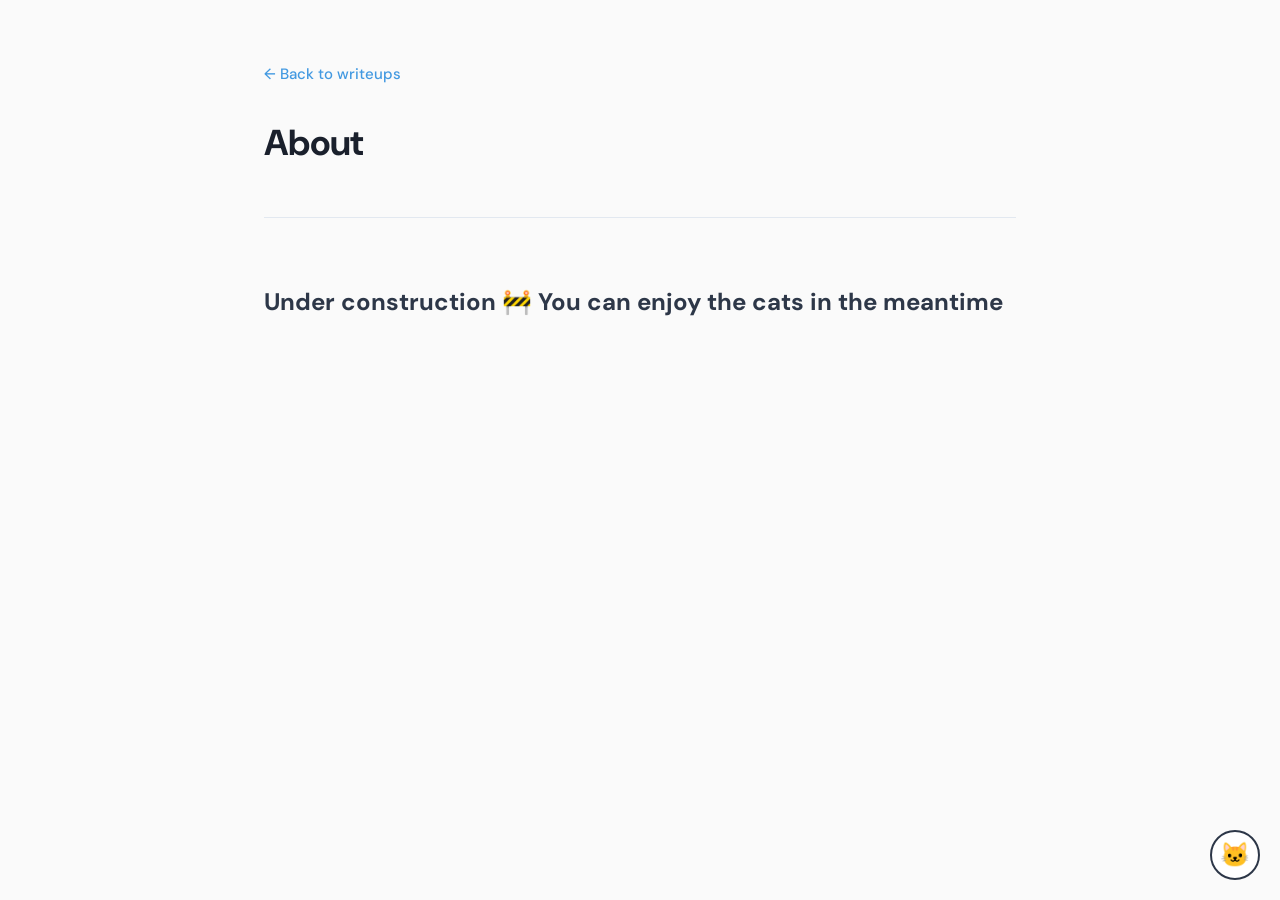
==== about.html @ 66533d80 "analytics" ====
<!DOCTYPE html>
<html lang="en">
<head>
    <meta charset="UTF-8">
    <meta name="viewport" content="width=device-width, initial-scale=1.0">
    <title>About - Yael Shechter</title>
    <link rel="preconnect" href="https://fonts.googleapis.com">
    <link rel="preconnect" href="https://fonts.gstatic.com" crossorigin>
    <link href="https://fonts.googleapis.com/css2?family=DM+Sans:wght@400;500;700&family=Fira+Code:wght@400;500&display=swap" rel="stylesheet">
    <style>
        * {
            margin: 0;
            padding: 0;
            box-sizing: border-box;
        }

        body {
            font-family: 'DM Sans', sans-serif;
            background: #fafafa;
            color: #2d3748;
            line-height: 1.7;
        }

        .container {
            max-width: 800px;
            margin: 0 auto;
            padding: 60px 24px;
        }

        header {
            margin-bottom: 64px;
            padding-bottom: 32px;
            border-bottom: 1px solid #e2e8f0;
        }

        h1 {
            font-size: 36px;
            font-weight: 700;
            margin-bottom: 12px;
            color: #1a202c;
            letter-spacing: -0.02em;
        }

        .back-link {
            color: #4299e1;
            text-decoration: none;
            font-size: 15px;
            font-weight: 500;
            transition: color 0.2s;
            display: inline-block;
            margin-bottom: 24px;
        }

        .back-link:hover {
            color: #2b6cb0;
        }

        .back-link::before {
            content: '← ';
        }

        .content {
            background: white;
            padding: 40px;
            border-radius: 8px;
            border: 1px solid #e2e8f0;
        }

        .content h2 {
            font-family: 'Fira Code', monospace;
            font-size: 20px;
            font-weight: 600;
            color: #1a202c;
            margin-top: 32px;
            margin-bottom: 16px;
        }

        .content h2:first-child {
            margin-top: 0;
        }

        .content p {
            margin-bottom: 16px;
            font-size: 16px;
            line-height: 1.7;
        }

        .content ul {
            margin-left: 24px;
            margin-bottom: 16px;
        }

        .content li {
            margin-bottom: 8px;
        }

        .content code {
            font-family: 'Fira Code', monospace;
            background: #f7fafc;
            padding: 2px 6px;
            border-radius: 3px;
            font-size: 14px;
            color: #2d3748;
        }

        /* Cat button */
        .cat-button {
            position: fixed;
            bottom: 20px;
            right: 20px;
            width: 50px;
            height: 50px;
            border-radius: 50%;
            background: white;
            border: 2px solid #2d3748;
            cursor: pointer;
            font-size: 24px;
            display: flex;
            align-items: center;
            justify-content: center;
            transition: all 0.2s ease;
            z-index: 1000;
        }

        .cat-button:hover {
            transform: scale(1.1);
            box-shadow: 4px 4px 0 #2d3748;
        }

        .cat-button:active {
            transform: scale(0.95);
        }

        @media (max-width: 768px) {
            h1 {
                font-size: 28px;
            }

            .content {
                padding: 24px;
            }
        }
    </style>

    <!-- Google tag (gtag.js) -->
    <script async src="https://www.googletagmanager.com/gtag/js?id=G-88239B8JH3"></script>
    <script>
        window.dataLayer = window.dataLayer || [];
        function gtag(){dataLayer.push(arguments);}
        gtag('js', new Date());

        gtag('config', 'G-88239B8JH3');
    </script>
</head>
<body>
<script>
    function spawnCat() {
        const script = document.createElement('script');
        script.src = 'js/oneko.js';
        document.body.appendChild(script);
    }
</script>

<button class="cat-button" onclick="spawnCat()" title="Add a cat!">🐱</button>

<div class="container">
    <header>
        <a href="index.html" class="back-link">Back to writeups</a>
        <h1>About</h1>
    </header>

    <h2>Under construction 🚧 You can enjoy the cats in the meantime</h2>

</div>
</body>
</html>
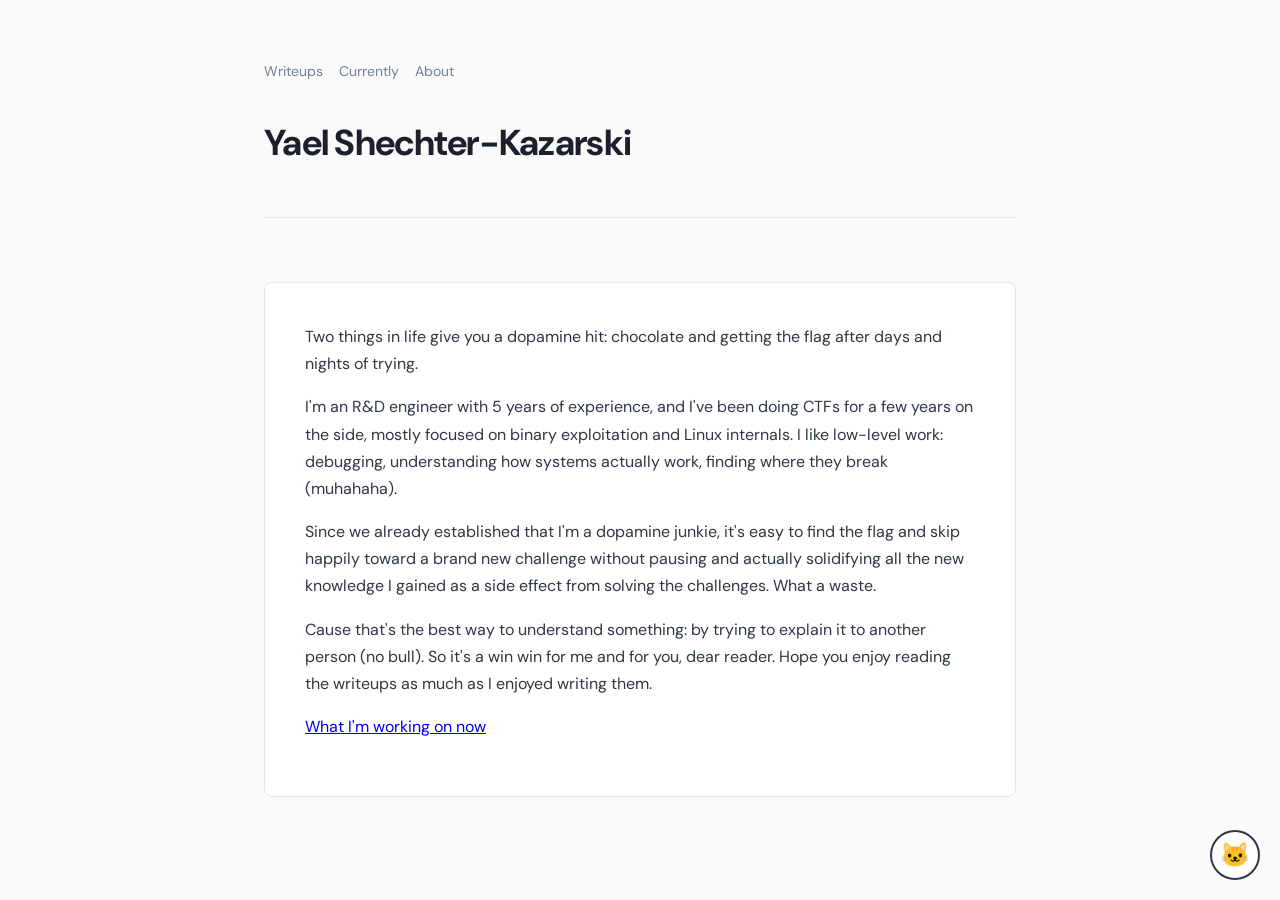
==== commit ee2197d0: "about and currently" ====
--- a/about.html
+++ b/about.html
@@ -1,146 +1,24 @@
 <!DOCTYPE html>
 <html lang="en">
 <head>
+    <meta name="description" content="About Yael Shechter - software engineer and security researcher focused on binary exploitation, Linux internals, and CTF challenges." />
+    <link rel="icon" type="image/svg+xml" href="/favicon.svg">
     <meta charset="UTF-8">
     <meta name="viewport" content="width=device-width, initial-scale=1.0">
     <title>About - Yael Shechter</title>
     <link rel="preconnect" href="https://fonts.googleapis.com">
     <link rel="preconnect" href="https://fonts.gstatic.com" crossorigin>
     <link href="https://fonts.googleapis.com/css2?family=DM+Sans:wght@400;500;700&family=Fira+Code:wght@400;500&display=swap" rel="stylesheet">
-    <style>
-        * {
-            margin: 0;
-            padding: 0;
-            box-sizing: border-box;
-        }
-
-        body {
-            font-family: 'DM Sans', sans-serif;
-            background: #fafafa;
-            color: #2d3748;
-            line-height: 1.7;
-        }
-
-        .container {
-            max-width: 800px;
-            margin: 0 auto;
-            padding: 60px 24px;
-        }
-
-        header {
-            margin-bottom: 64px;
-            padding-bottom: 32px;
-            border-bottom: 1px solid #e2e8f0;
-        }
-
-        h1 {
-            font-size: 36px;
-            font-weight: 700;
-            margin-bottom: 12px;
-            color: #1a202c;
-            letter-spacing: -0.02em;
-        }
-
-        .back-link {
-            color: #4299e1;
-            text-decoration: none;
-            font-size: 15px;
-            font-weight: 500;
-            transition: color 0.2s;
-            display: inline-block;
-            margin-bottom: 24px;
-        }
-
-        .back-link:hover {
-            color: #2b6cb0;
-        }
-
-        .back-link::before {
-            content: '← ';
-        }
-
-        .content {
-            background: white;
-            padding: 40px;
-            border-radius: 8px;
-            border: 1px solid #e2e8f0;
-        }
-
-        .content h2 {
-            font-family: 'Fira Code', monospace;
-            font-size: 20px;
-            font-weight: 600;
-            color: #1a202c;
-            margin-top: 32px;
-            margin-bottom: 16px;
-        }
-
-        .content h2:first-child {
-            margin-top: 0;
-        }
-
-        .content p {
-            margin-bottom: 16px;
-            font-size: 16px;
-            line-height: 1.7;
-        }
-
-        .content ul {
-            margin-left: 24px;
-            margin-bottom: 16px;
-        }
-
-        .content li {
-            margin-bottom: 8px;
-        }
-
-        .content code {
-            font-family: 'Fira Code', monospace;
-            background: #f7fafc;
-            padding: 2px 6px;
-            border-radius: 3px;
-            font-size: 14px;
-            color: #2d3748;
-        }
-
-        /* Cat button */
-        .cat-button {
-            position: fixed;
-            bottom: 20px;
-            right: 20px;
-            width: 50px;
-            height: 50px;
-            border-radius: 50%;
-            background: white;
-            border: 2px solid #2d3748;
-            cursor: pointer;
-            font-size: 24px;
-            display: flex;
-            align-items: center;
-            justify-content: center;
-            transition: all 0.2s ease;
-            z-index: 1000;
-        }
-
-        .cat-button:hover {
-            transform: scale(1.1);
-            box-shadow: 4px 4px 0 #2d3748;
-        }
-
-        .cat-button:active {
-            transform: scale(0.95);
-        }
-
-        @media (max-width: 768px) {
-            h1 {
-                font-size: 28px;
-            }
-
-            .content {
-                padding: 24px;
-            }
-        }
-    </style>
+    <link rel="canonical" href="https://yaelshechter.github.io/about.html" />
+    <meta property="og:type" content="website" />
+    <meta property="og:site_name" content="Yael Shechter - Security Research" />
+    <meta property="og:title" content="About - Yael Shechter" />
+    <meta property="og:description" content="About Yael Shechter - software engineer and security researcher focused on binary exploitation, Linux internals, and CTF challenges." />
+    <meta property="og:url" content="https://yaelshechter.github.io/about.html" />
+    <meta name="twitter:card" content="summary" />
+    <meta name="twitter:title" content="About - Yael Shechter" />
+    <meta name="twitter:description" content="About Yael Shechter - software engineer and security researcher focused on binary exploitation, Linux internals, and CTF challenges." />
+    <link rel="stylesheet" href="css/index.css">
 
     <!-- Google tag (gtag.js) -->
     <script async src="https://www.googletagmanager.com/gtag/js?id=G-88239B8JH3"></script>
@@ -148,29 +26,44 @@
         window.dataLayer = window.dataLayer || [];
         function gtag(){dataLayer.push(arguments);}
         gtag('js', new Date());
-
         gtag('config', 'G-88239B8JH3');
     </script>
 </head>
 <body>
-<script>
-    function spawnCat() {
-        const script = document.createElement('script');
-        script.src = 'js/oneko.js';
-        document.body.appendChild(script);
-    }
-</script>
 
 <button class="cat-button" onclick="spawnCat()" title="Add a cat!">🐱</button>
 
 <div class="container">
     <header>
-        <a href="index.html" class="back-link">Back to writeups</a>
-        <h1>About</h1>
+        <div class="nav-links">
+            <a href="index.html">Writeups</a>
+            <a href="currently.html">Currently</a>
+            <a href="about.html">About</a>
+        </div>
+        <h1>Yael Shechter-Kazarski</h1>
     </header>
 
-    <h2>Under construction 🚧 You can enjoy the cats in the meantime</h2>
+    <div class="content">
+        <p>
+            Two things in life give you a dopamine hit: chocolate and getting the flag after days and nights of trying.
+        </p>
+        <p>
+            I'm an R&D engineer with 5 years of experience, and I've been doing CTFs for a few years on the side, mostly focused on binary exploitation and Linux internals. I like low-level work: debugging, understanding how systems actually work, finding where they break (muhahaha).
+        </p>
+        <p>
+            Since we already established that I'm a dopamine junkie, it's easy to find the flag and skip happily toward a brand new challenge without pausing and actually solidifying all the new knowledge I gained as a side effect from solving the challenges. What a waste.
+        </p>
+        <p>
+            Cause that's the best way to understand something: by trying to explain it to another person (no bull). So it's a win win for me and for you, dear reader. Hope you enjoy reading the writeups as much as I enjoyed writing them.
+        </p>
+
+        <p>
+            <a href="currently.html">What I'm working on now</a>
+        </p>
+    </div>
 
 </div>
+
+<script src="js/writeup.js"></script>
 </body>
 </html>
--- a/css/index.css
+++ b/css/index.css
@@ -0,0 +1,289 @@
+/* Styles for the homepage and about page */
+* {
+    margin: 0;
+    padding: 0;
+    box-sizing: border-box;
+}
+
+body {
+    font-family: 'DM Sans', sans-serif;
+    background: #fafafa;
+    color: #2d3748;
+    line-height: 1.7;
+}
+
+.container {
+    max-width: 800px;
+    margin: 0 auto;
+    padding: 60px 24px;
+}
+
+header {
+    margin-bottom: 64px;
+    padding-bottom: 32px;
+    border-bottom: 1px solid #e2e8f0;
+}
+
+h1 {
+    font-size: 36px;
+    font-weight: 700;
+    margin-bottom: 12px;
+    color: #1a202c;
+    letter-spacing: -0.02em;
+}
+
+.back-link {
+    color: #4299e1;
+    text-decoration: none;
+    font-size: 15px;
+    font-weight: 500;
+    transition: color 0.2s;
+    display: inline-block;
+    margin-bottom: 24px;
+}
+
+.back-link:hover {
+    color: #2b6cb0;
+}
+
+.back-link::before {
+    content: '← ';
+}
+
+.subtitle {
+    color: #718096;
+    font-size: 17px;
+    margin-bottom: 24px;
+    line-height: 1.6;
+}
+
+.links {
+    display: flex;
+    gap: 24px;
+}
+
+.links a {
+    color: #4299e1;
+    text-decoration: none;
+    font-size: 15px;
+    font-weight: 500;
+    transition: color 0.2s;
+}
+
+.links a:hover {
+    color: #2b6cb0;
+}
+
+.nav-links {
+    display: flex;
+    gap: 16px;
+    margin-bottom: 24px;
+}
+
+.nav-links a {
+    color: #718096;
+    text-decoration: none;
+    font-size: 14px;
+    padding-bottom: 2px;
+    border-bottom: 2px solid transparent;
+    transition: all 0.2s;
+}
+
+.nav-links a:hover {
+    color: #2d3748;
+    border-bottom-color: #2d3748;
+}
+
+.section-title {
+    font-size: 22px;
+    font-weight: 700;
+    margin-bottom: 32px;
+    color: #1a202c;
+}
+
+.writeup-item {
+    background: white;
+    padding: 28px;
+    margin-bottom: 20px;
+    border-radius: 8px;
+    border: 1px solid #e2e8f0;
+    transition: all 0.2s ease;
+    cursor: pointer;
+}
+
+.writeup-item a {
+    text-decoration: none;
+    color: inherit;
+    display: block;
+}
+
+.writeup-item:hover {
+    border-color: #2d3748;
+    box-shadow: 8px 8px 0 #2d3748;
+    transform: translateY(-2px);
+}
+
+.writeup-header {
+    display: flex;
+    justify-content: space-between;
+    align-items: baseline;
+    margin-bottom: 10px;
+    gap: 20px;
+}
+
+.writeup-title {
+    font-family: 'Fira Code', monospace;
+    font-size: 16px;
+    font-weight: 500;
+    color: #2d3748;
+}
+
+.writeup-date {
+    font-size: 14px;
+    color: #a0aec0;
+    white-space: nowrap;
+}
+
+.writeup-desc {
+    color: #718096;
+    font-size: 15px;
+    line-height: 1.6;
+}
+
+.writeup-item.wip {
+    background: #f7fafc;
+    border-color: #edf2f7;
+    cursor: default;
+}
+
+.writeup-item.wip:hover {
+    border-color: #edf2f7;
+    box-shadow: none;
+    transform: none;
+}
+
+.writeup-item.wip .writeup-title {
+    color: #a0aec0;
+}
+
+.writeup-item.wip .writeup-title::after {
+    content: ' (WIP)';
+    font-size: 13px;
+    font-weight: 400;
+    color: #cbd5e0;
+}
+
+.featured-badge {
+    font-size: 12px;
+    font-weight: 500;
+    color: #d69e2e;
+    background: #fefcbf;
+    padding: 2px 8px;
+    border-radius: 4px;
+    margin-left: 10px;
+    vertical-align: middle;
+}
+
+.featured-section {
+    margin-bottom: 48px;
+}
+
+.featured-section .section-title {
+    margin-bottom: 24px;
+}
+
+.all-section .section-title {
+    margin-bottom: 24px;
+}
+
+/* About page content block */
+.content {
+    background: white;
+    padding: 40px;
+    border-radius: 8px;
+    border: 1px solid #e2e8f0;
+}
+
+.content h2 {
+    font-family: 'Fira Code', monospace;
+    font-size: 20px;
+    font-weight: 600;
+    color: #1a202c;
+    margin-top: 32px;
+    margin-bottom: 16px;
+}
+
+.content h2:first-child {
+    margin-top: 0;
+}
+
+.content p {
+    margin-bottom: 16px;
+    font-size: 16px;
+    line-height: 1.7;
+}
+
+.content ul {
+    margin-left: 24px;
+    margin-bottom: 16px;
+}
+
+.content li {
+    margin-bottom: 8px;
+}
+
+.content code {
+    font-family: 'Fira Code', monospace;
+    background: #f7fafc;
+    padding: 2px 6px;
+    border-radius: 3px;
+    font-size: 14px;
+    color: #2d3748;
+}
+
+/* Cat button */
+.cat-button {
+    position: fixed;
+    bottom: 20px;
+    right: 20px;
+    width: 50px;
+    height: 50px;
+    border-radius: 50%;
+    background: white;
+    border: 2px solid #2d3748;
+    cursor: pointer;
+    font-size: 24px;
+    display: flex;
+    align-items: center;
+    justify-content: center;
+    transition: all 0.2s ease;
+    z-index: 1000;
+}
+
+.cat-button:hover {
+    transform: scale(1.1);
+    box-shadow: 4px 4px 0 #2d3748;
+}
+
+.cat-button:active {
+    transform: scale(0.95);
+}
+
+@media (max-width: 768px) {
+    h1 {
+        font-size: 28px;
+    }
+
+    .writeup-header {
+        flex-direction: column;
+        gap: 6px;
+    }
+
+    .writeup-item {
+        padding: 20px;
+    }
+
+    .content {
+        padding: 24px;
+    }
+}
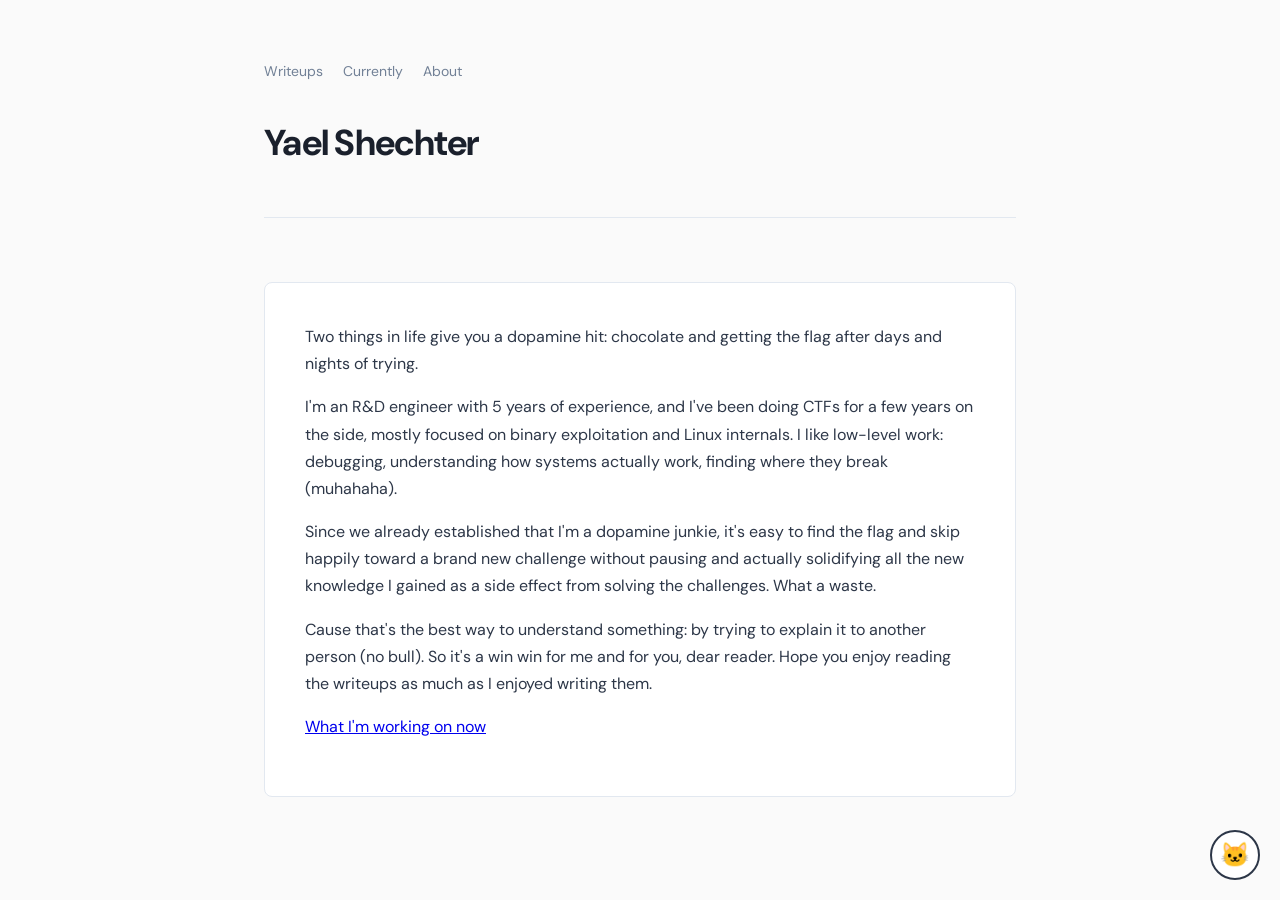
==== commit 56e0ecb0: "fix" ====
--- a/about.html
+++ b/about.html
@@ -40,7 +40,7 @@
             <a href="currently.html">Currently</a>
             <a href="about.html">About</a>
         </div>
-        <h1>Yael Shechter-Kazarski</h1>
+        <h1>Yael Shechter</h1>
     </header>
 
     <div class="content">
--- a/css/index.css
+++ b/css/index.css
@@ -76,7 +76,7 @@
 
 .nav-links {
     display: flex;
-    gap: 16px;
+    gap: 20px;
     margin-bottom: 24px;
 }
 
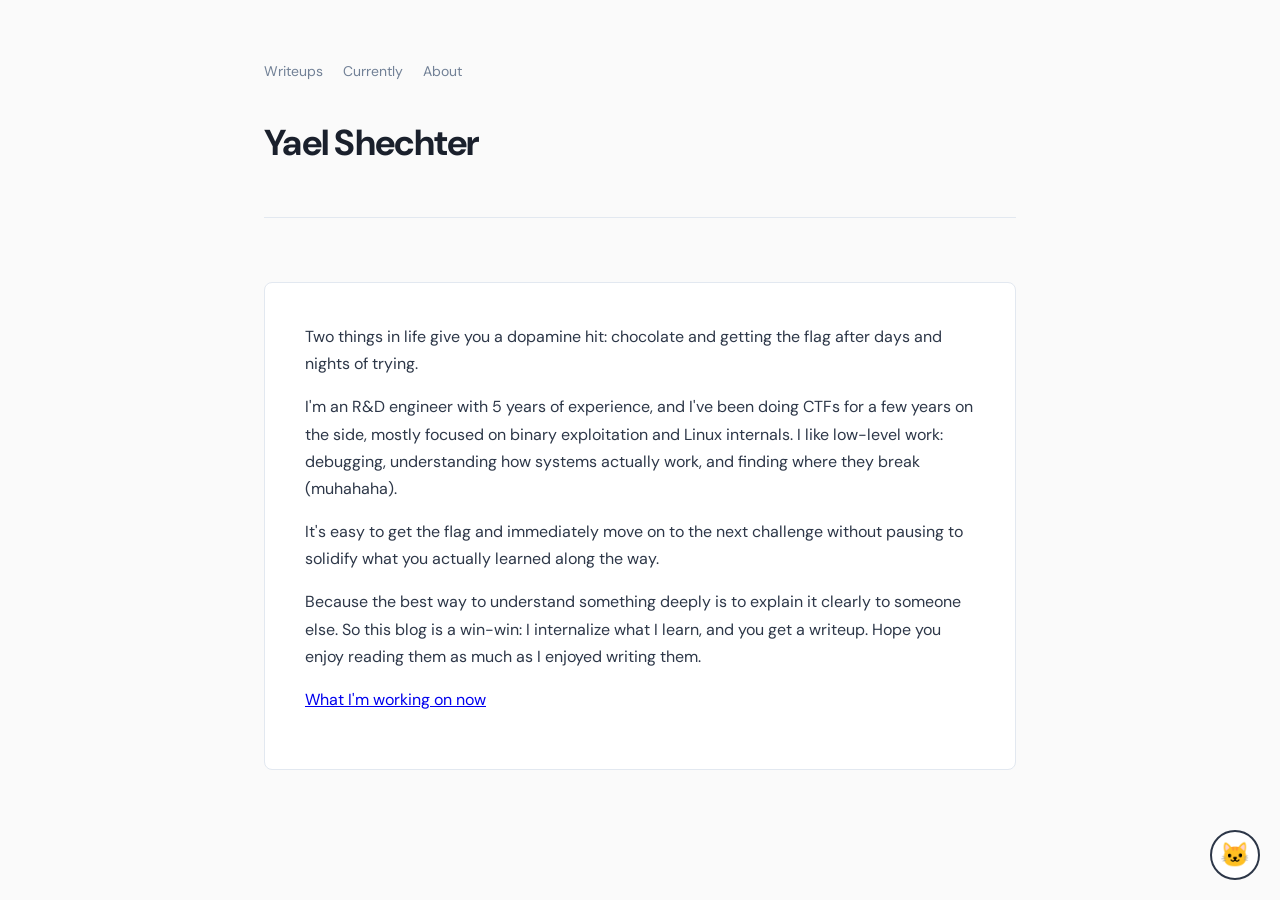
==== commit f76230c6: "about" ====
--- a/about.html
+++ b/about.html
@@ -48,13 +48,13 @@
             Two things in life give you a dopamine hit: chocolate and getting the flag after days and nights of trying.
         </p>
         <p>
-            I'm an R&D engineer with 5 years of experience, and I've been doing CTFs for a few years on the side, mostly focused on binary exploitation and Linux internals. I like low-level work: debugging, understanding how systems actually work, finding where they break (muhahaha).
+            I'm an R&D engineer with 5 years of experience, and I've been doing CTFs for a few years on the side, mostly focused on binary exploitation and Linux internals. I like low-level work: debugging, understanding how systems actually work, and finding where they break (muhahaha).
         </p>
         <p>
-            Since we already established that I'm a dopamine junkie, it's easy to find the flag and skip happily toward a brand new challenge without pausing and actually solidifying all the new knowledge I gained as a side effect from solving the challenges. What a waste.
+            It's easy to get the flag and immediately move on to the next challenge without pausing to solidify what you actually learned along the way.
         </p>
         <p>
-            Cause that's the best way to understand something: by trying to explain it to another person (no bull). So it's a win win for me and for you, dear reader. Hope you enjoy reading the writeups as much as I enjoyed writing them.
+            Because the best way to understand something deeply is to explain it clearly to someone else. So this blog is a win-win: I internalize what I learn, and you get a writeup. Hope you enjoy reading them as much as I enjoyed writing them.
         </p>
 
         <p>
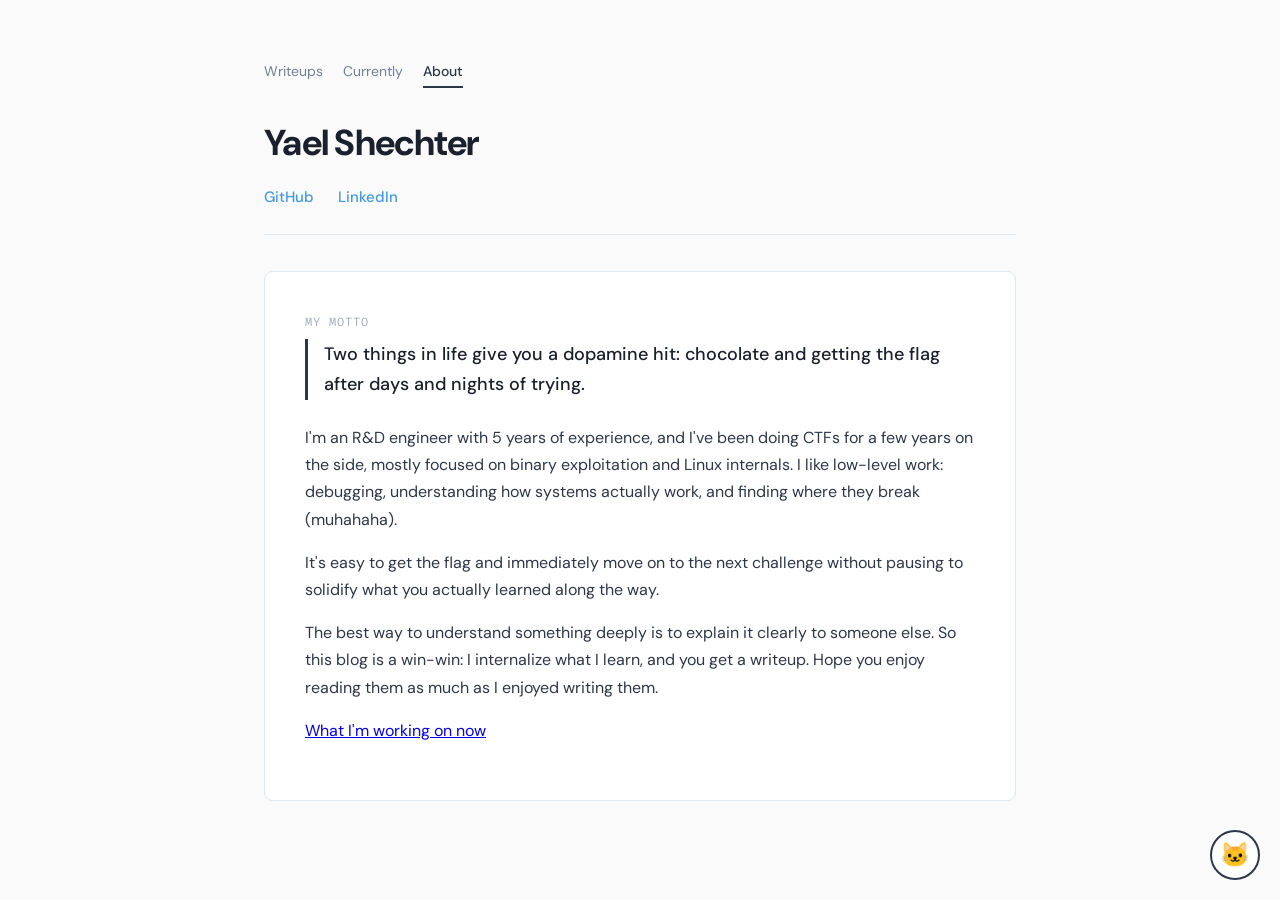
==== commit dfe2dceb: "about" ====
--- a/about.html
+++ b/about.html
@@ -38,13 +38,18 @@
         <div class="nav-links">
             <a href="index.html">Writeups</a>
             <a href="currently.html">Currently</a>
-            <a href="about.html">About</a>
+            <a href="about.html" class="nav-active">About</a>
         </div>
         <h1>Yael Shechter</h1>
+        <div class="links">
+            <a href="https://github.com/yaelshechter">GitHub</a>
+            <a href="https://www.linkedin.com/in/yaelshechter/">LinkedIn</a>
+        </div>
     </header>
 
     <div class="content">
-        <p>
+        <p class="about-label">my motto</p>
+        <p class="about-intro">
             Two things in life give you a dopamine hit: chocolate and getting the flag after days and nights of trying.
         </p>
         <p>
@@ -54,9 +59,8 @@
             It's easy to get the flag and immediately move on to the next challenge without pausing to solidify what you actually learned along the way.
         </p>
         <p>
-            Because the best way to understand something deeply is to explain it clearly to someone else. So this blog is a win-win: I internalize what I learn, and you get a writeup. Hope you enjoy reading them as much as I enjoyed writing them.
+            The best way to understand something deeply is to explain it clearly to someone else. So this blog is a win-win: I internalize what I learn, and you get a writeup. Hope you enjoy reading them as much as I enjoyed writing them.
         </p>
-
         <p>
             <a href="currently.html">What I'm working on now</a>
         </p>
--- a/css/index.css
+++ b/css/index.css
@@ -19,8 +19,8 @@
 }
 
 header {
-    margin-bottom: 64px;
-    padding-bottom: 32px;
+    margin-bottom: 36px;
+    padding-bottom: 24px;
     border-bottom: 1px solid #e2e8f0;
 }
 
@@ -92,6 +92,12 @@
 .nav-links a:hover {
     color: #2d3748;
     border-bottom-color: #2d3748;
+}
+
+.nav-links a.nav-active {
+    color: #2d3748;
+    border-bottom-color: #2d3748;
+    font-weight: 500;
 }
 
 .section-title {
@@ -221,6 +227,24 @@
     margin-bottom: 16px;
     font-size: 16px;
     line-height: 1.7;
+}
+
+.about-label {
+    font-size: 12px !important;
+    font-family: 'Fira Code', monospace;
+    text-transform: uppercase;
+    letter-spacing: 0.08em;
+    color: #a0aec0;
+    margin-bottom: 6px !important;
+}
+
+.about-intro {
+    font-size: 18px !important;
+    color: #1a202c;
+    font-weight: 500;
+    border-left: 3px solid #2d3748;
+    padding-left: 16px;
+    margin-bottom: 24px !important;
 }
 
 .content ul {
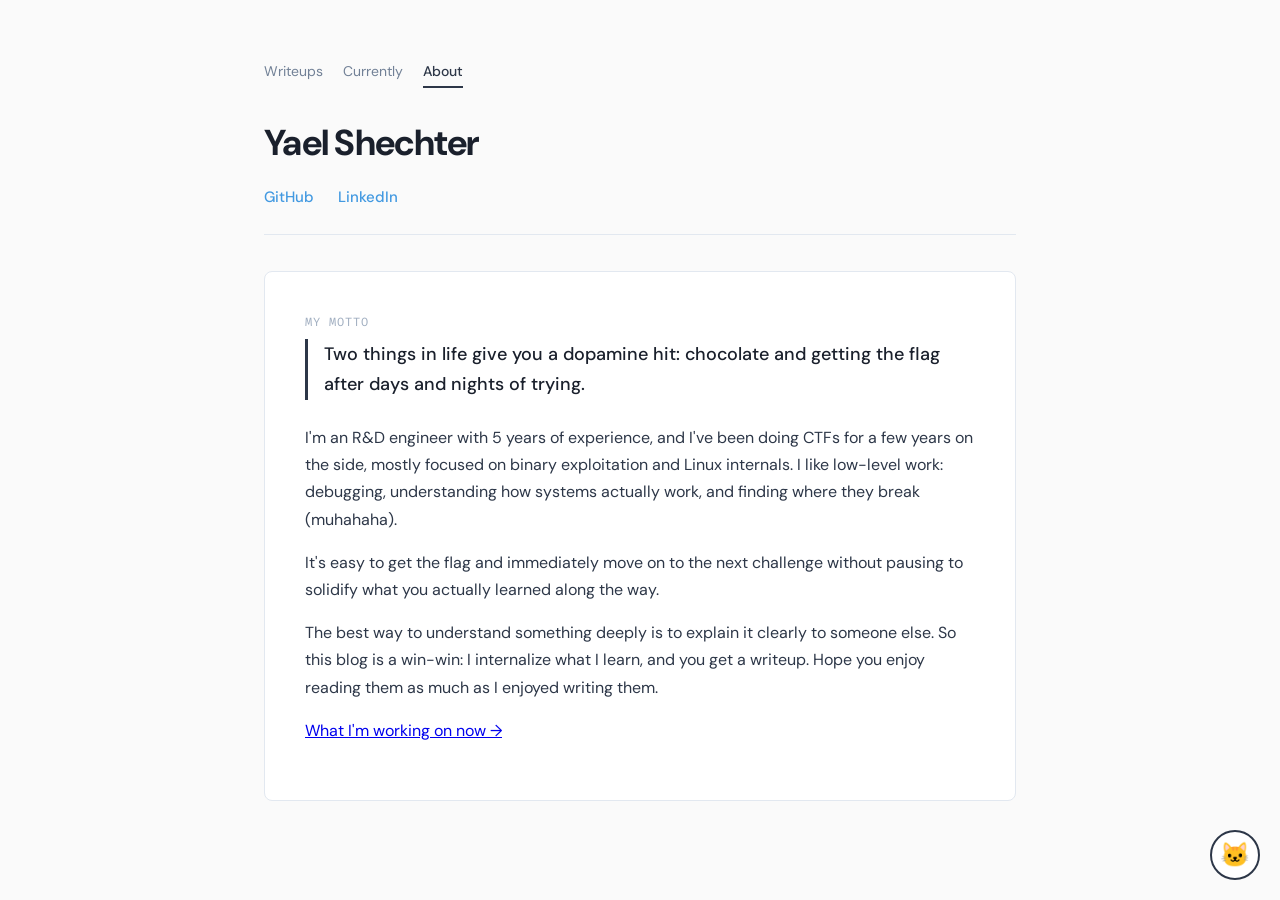
==== commit e5de9e53: "arrow" ====
--- a/about.html
+++ b/about.html
@@ -62,7 +62,7 @@
             The best way to understand something deeply is to explain it clearly to someone else. So this blog is a win-win: I internalize what I learn, and you get a writeup. Hope you enjoy reading them as much as I enjoyed writing them.
         </p>
         <p>
-            <a href="currently.html">What I'm working on now</a>
+            <a href="currently.html">What I'm working on now →</a>
         </p>
     </div>
 
